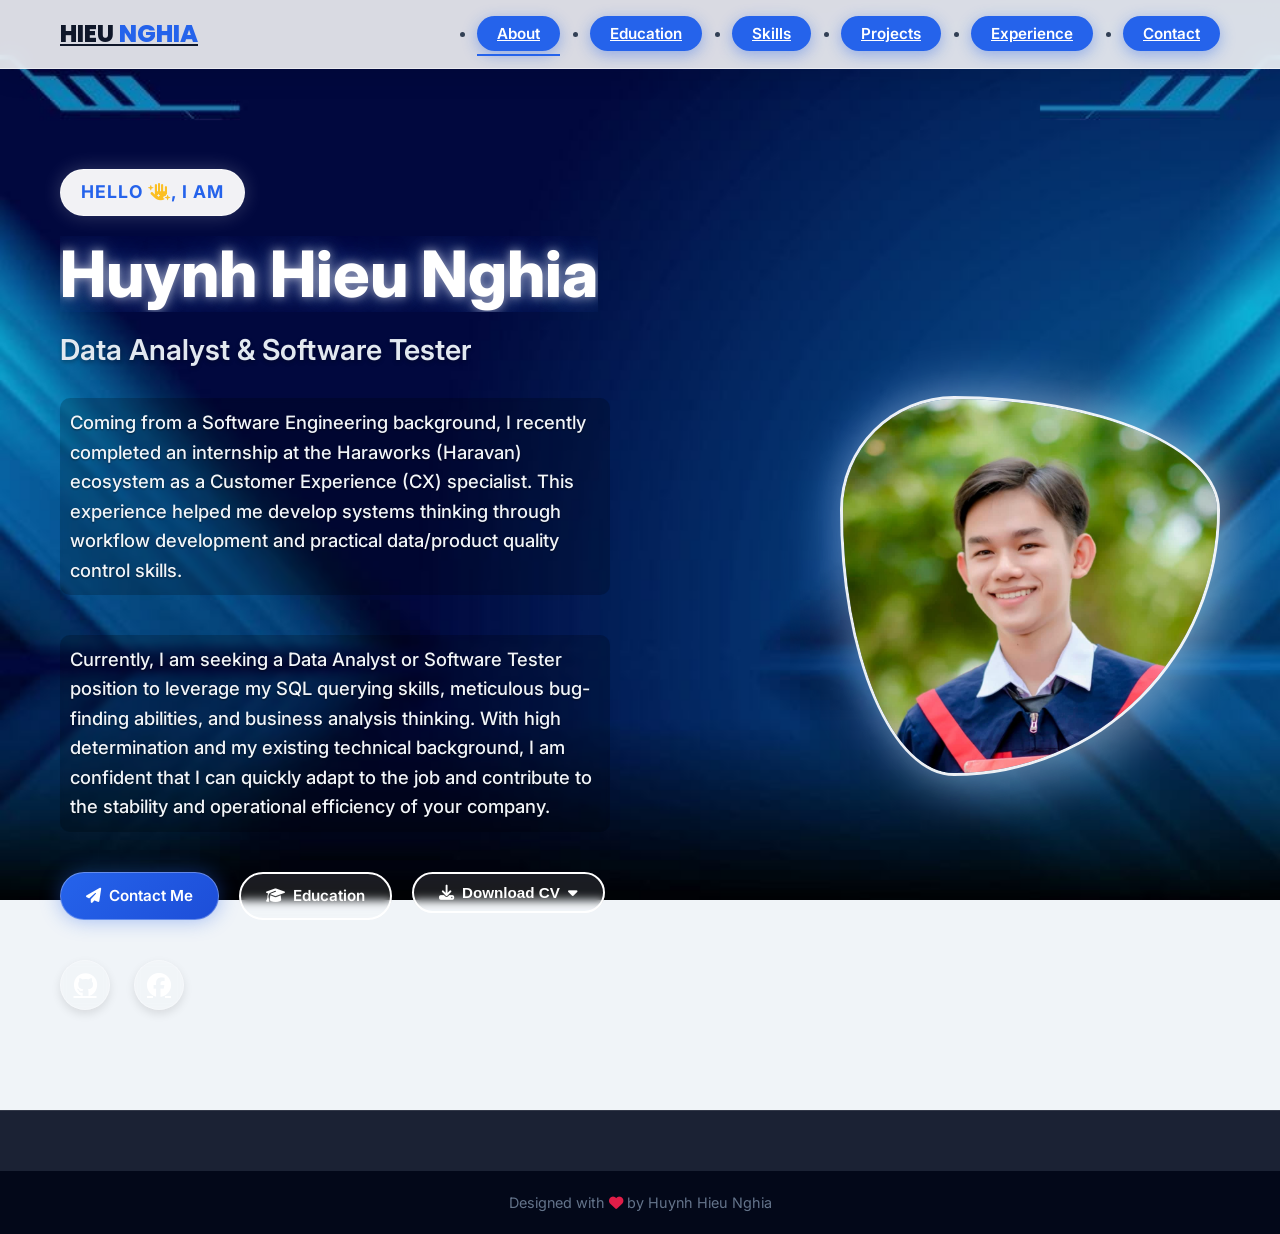
==== index.html @ 4368b4b0 "Update 22" ====
<!DOCTYPE html>
<html lang="en">
<head>
    <meta charset="UTF-8">
    <meta name="viewport" content="width=device-width, initial-scale=1.0">
    <title>Home | Huynh Hieu Nghia</title>
    <link href="https://fonts.googleapis.com/css2?family=Inter:wght@400;600&family=Poppins:wght@600;700&display=swap" rel="stylesheet">
    <link rel="stylesheet" href="https://cdnjs.cloudflare.com/ajax/libs/font-awesome/6.4.0/css/all.min.css">
    
    <link rel="stylesheet" href="global.css">
    <link rel="stylesheet" href="home.css">
</head>
<body class="global-bg">

    <header>
        <div class="container">
            <a href="index.html" class="logo">HIEU<span> NGHIA</span></a>
            <nav>
                <ul class="nav-links nav-buttons">
                    <li><a href="index.html" class="btn-nav active">About</a></li>
                    <li><a href="education.html" class="btn-nav">Education</a></li>
                    <li><a href="skills.html" class="btn-nav">Skills</a></li>
                    <li><a href="projects.html" class="btn-nav">Projects</a></li>
                    <li><a href="experience.html" class="btn-nav">Experience</a></li>
                    <li><a href="contact.html" class="btn-nav">Contact</a></li>
                </ul>
                <div class="hamburger"><i class="fas fa-bars"></i></div>
            </nav>
        </div>
    </header>

    <section class="hero">
        <div class="container hero-container">
            
            <div class="hero-content">
                <span class="greeting">
                    <span class="greeting-text">
                        Hello <i class="fas fa-hand-sparkles" style="color: #fbbf24;"></i>, I am
                    </span>
                </span>
                
                <h1 class="name"> Huynh Hieu Nghia</h1>
                
                <h2 class="job-title"> Data Analyst & Software Tester</h2>
                
                <p class="description">
                    Coming from a Software Engineering background, I recently completed an internship at the Haraworks (Haravan) ecosystem as a Customer Experience (CX) specialist. This experience helped me develop systems thinking through workflow development and practical data/product quality control skills.
                </p>
                <p class="description"> 
                    Currently, I am seeking a Data Analyst or Software Tester position to leverage my SQL querying skills, meticulous bug-finding abilities, and business analysis thinking. With high determination and my existing technical background, I am confident that I can quickly adapt to the job and contribute to the stability and operational efficiency of your company.
                </p>
                
                <div class="cta-group">
                    <a href="contact.html" class="btn btn-primary">
                        <i class="fas fa-paper-plane"></i> Contact Me
                    </a>

                    <a href="education.html" class="btn btn-outline">
                        <i class="fas fa-graduation-cap"></i> Education
                    </a>
                    
                    <div class="dropdown">
                        <button class="btn btn-outline" onclick="toggleDropdown()">
                            <i class="fas fa-download"></i> Download CV <i class="fas fa-caret-down"></i>
                        </button>
                        
                        <div id="myDropdown" class="dropdown-content">
                            <a href="assets/files/Huynh-Hieu-Nghia.pdf" download>
                                <i class="fas fa-code"></i> Vietnamese
                            </a>
                            
                            <a href="assets/files/Huynh-Hieu-Nghia..pdf" download>
                                <i class="fas fa-chart-line"></i> English 
                            </a>
                        </div>
                    </div>
                </div>

                <div class="social-icons">
                    <a href="https://github.com/huynhhieunghiaa" target="_blank" title="Github">
                        <i class="fab fa-github"></i>
                    </a>

                    <a href="https://www.facebook.com/share/1GPxki3kAz/" target="_blank" title="Facebook">
                        <i class="fab fa-facebook"></i>
                    </a>
                </div>
            </div>

            <div class="hero-image">
                <div class="img-wrapper">
                    <img src="assets/images/canhan.jpg" alt="Huynh Hieu Nghia" onerror="this.src='https://via.placeholder.com/400'">
                </div>
            </div>
        </div>
    </section>

    <footer>
        <div class="footer-bottom">
            <p>Designed with <i class="fas fa-heart" style="color: #e11d48;"></i> by Huynh Hieu Nghia</p>
        </div>
    </footer>

    <script src="script.js"></script>
</body>
</html>
---- global.css ----
/* =========================================
   1. CẤU HÌNH CƠ BẢN & NỀN (GLOBAL)
   ========================================= */
:root {
    --primary-color: #2563eb;       /* Xanh dương đậm */
    --highlight-color: #38bdf8;     /* Xanh ngọc sáng (Dùng làm điểm nhấn thay cam) */
    
    --secondary-color: #64748b;
    --dark-color: #0f172a;
    --text-color: #334155;
    --glass-bg: rgba(255, 255, 255, 0.75);
    --glass-border: rgba(255, 255, 255, 0.5);
    --white: #ffffff;
    --transition: all 0.4s cubic-bezier(0.175, 0.885, 0.32, 1.275);
}

* { margin: 0; padding: 0; box-sizing: border-box; }
html { scroll-behavior: smooth; }

/* Bôi đen văn bản: Màu xanh ngọc */
::selection {
    background: var(--highlight-color);
    color: #fff;
}

body {
    font-family: 'Inter', sans-serif;
    color: var(--text-color);
    line-height: 1.6;
    
    /* Ảnh nền */
    background: url('assets/images/5.jpg') no-repeat center center fixed;
    background-size: cover;
    background-color: #f0f4f8;
}

body { animation: fadeInPage 1s ease-out; }
@keyframes fadeInPage { from { opacity: 0; transform: translateY(20px); } to { opacity: 1; transform: translateY(0); } }

.container { max-width: 1200px; margin: 0 auto; padding: 0 20px; }

/* HEADER */
header {
    background: rgba(255, 255, 255, 0.85);
    padding: 15px 0;
    position: sticky; top: 0; z-index: 1000;
    box-shadow: 0 4px 30px rgba(0, 0, 0, 0.1);
    backdrop-filter: blur(10px);
    -webkit-backdrop-filter: blur(10px);
    border-bottom: 1px solid var(--glass-border);
}

header .container { display: flex; justify-content: space-between; align-items: center; }
.logo { font-size: 1.5rem; font-weight: 800; color: var(--dark-color); font-family: 'Poppins', sans-serif; }
.logo span { color: var(--primary-color); }

.nav-links { display: flex; align-items: center; gap: 30px; }
.nav-links a { font-weight: 600; font-size: 0.95rem; transition: var(--transition); position: relative; }
.nav-links a:hover, .nav-links a.active { color: var(--primary-color); }
.nav-links a.active::after {
    content: ''; position: absolute; width: 100%; height: 2px;
    bottom: -5px; left: 0; background-color: var(--primary-color);
}

.btn-nav { padding: 8px 20px; background: var(--primary-color); color: var(--white) !important; border-radius: 50px; box-shadow: 0 4px 15px rgba(37, 99, 235, 0.4); }
.btn-nav:hover { transform: translateY(-3px); }

/* FOOTER */
footer { 
    background: rgba(15, 23, 42, 0.95);
    color: #cbd5e1; padding-top: 60px; 
    backdrop-filter: blur(10px);
    border-top: 1px solid rgba(255,255,255,0.1);
}
.footer-content { display: flex; justify-content: space-between; margin-bottom: 40px; flex-wrap: wrap; gap: 40px; }
.footer-left h3 { color: var(--white); font-size: 1.8rem; margin-bottom: 15px; }
.footer-left p { max-width: 400px; color: var(--secondary-color); }
.contact-item { display: flex; align-items: center; gap: 15px; margin-bottom: 15px; font-size: 1rem; }
.contact-item i { color: var(--primary-color); }
.contact-item a:hover { color: var(--white); }
.footer-bottom { background: rgba(2, 6, 23, 0.9); text-align: center; padding: 20px; font-size: 0.9rem; color: var(--secondary-color); }
.hamburger { display: none; font-size: 1.5rem; cursor: pointer; color: var(--dark-color); }

/* Responsive giữ nguyên */
@media (max-width: 768px) {
    .hamburger { display: block; z-index: 1001; }
    .nav-links {
        position: fixed; right: 0; top: 0; height: 100vh; width: 70%;
        background-color: rgba(255, 255, 255, 0.95);
        backdrop-filter: blur(15px);
        display: flex; flex-direction: column;
        align-items: center; justify-content: center;
        transform: translateX(100%); transition: transform 0.4s ease-in-out;
        box-shadow: -5px 0 15px rgba(0,0,0,0.1); z-index: 1000;
    }
    .nav-links.active { transform: translateX(0%); }
    .nav-links li { margin: 15px 0; }
    .footer-content { flex-direction: column; text-align: center; }
    .footer-right { display: flex; flex-direction: column; align-items: center; }
}

.btn { padding: 12px 30px; border-radius: 8px; font-weight: 600; cursor: pointer; transition: var(--transition); display: inline-flex; align-items: center; gap: 8px; border: none; font-size: 1rem;}

/* --- NÚT BẤM (CẬP NHẬT GIAO DIỆN BO TRÒN) --- */
.btn { 
    padding: 10px 25px; 
    border-radius: 50px; /* Bo tròn giống nút trên menu */
    font-weight: 600; 
    cursor: pointer; 
    transition: var(--transition); 
    display: inline-flex; 
    align-items: center; 
    justify-content: center;
    gap: 8px; 
    font-size: 0.95rem;
    text-decoration: none; /* Đảm bảo thẻ a không bị gạch chân */
}

/* 1. Nút Chính (Màu xanh - Giống nút Liên Hệ) */
.btn-primary { 
    background: var(--primary-color);
    color: var(--white); 
    border: none;
    box-shadow: 0 4px 15px rgba(37, 99, 235, 0.4); 
}

.btn-primary:hover { 
    transform: translateY(-3px); 
    box-shadow: 0 8px 25px rgba(37, 99, 235, 0.5); 
    background: #1d4ed8; /* Màu đậm hơn khi di chuột */
}

/* 2. Nút Phụ (Viền - Dùng cho nút Tải CV) */
.btn-outline {
    background: transparent;
    border: 2px solid var(--primary-color);
    color: var(--primary-color);
    box-shadow: none;
}

.btn-outline:hover {
    background: var(--primary-color);
    color: var(--white);
    transform: translateY(-3px);
    box-shadow: 0 4px 15px rgba(37, 99, 235, 0.3);
}

/* --- HIỆU ỨNG TIÊU ĐỀ (METALLIC SHINE - BẠC XANH) --- */
.section-title { 
    text-align: center; 
    font-size: 2.5rem;
    margin-bottom: 20px; 
    position: relative; 
    font-weight: 800;
    text-transform: uppercase;
    
    /* --- PHẦN CHỈNH SỬA --- */
    background: linear-gradient(
        to right,
        #ffffff 0%,           /* Bắt đầu bằng màu Trắng */
        var(--primary-color) 50%, /* Giữa là màu Xanh (Hiệu ứng bóng) */
        #ffffff 100%          /* Kết thúc bằng màu Trắng */
    );
    /* ----------------------- */

    background-size: 200% auto;
    background-clip: text;
    -webkit-background-clip: text;
    -webkit-text-fill-color: transparent;
    
    /* Giữ nguyên animation cũ */
    animation: shineTextGlobal 3s linear infinite;
}

.section-title::after { 
    content: ''; display: block; width: 80px; height: 4px; 
    background: var(--primary-color); margin: 15px auto 0; 
    border-radius: 2px; 
    box-shadow: 0 0 10px var(--primary-color);
}

@keyframes shineTextGlobal { to { background-position: 200% center; } }

/* --- THANH CUỘN: MÀU XANH NHẠT --- */
::-webkit-scrollbar { width: 10px; }
::-webkit-scrollbar-track { background: #f1f1f1; }
::-webkit-scrollbar-thumb {
    background: #94a3b8; /* Xám xanh */
    border-radius: 5px;
}
::-webkit-scrollbar-thumb:hover { background: var(--primary-color); }
---- home.css ----
/* --- HERO SECTION --- */
.hero { padding: 100px 0; display: flex; align-items: center; min-height: 90vh; overflow: hidden; }
.hero-container { display: flex; align-items: center; justify-content: space-between; width: 100%; position: relative; z-index: 1; }
.hero-content { flex: 1; padding-right: 50px; }

/* 1. GREETING */
.greeting {
    font-size: 1.1rem; font-weight: 700; color: var(--primary-color);
    background: rgba(255, 255, 255, 0.95);
    padding: 8px 20px; border-radius: 30px;
    display: inline-block; margin-bottom: 20px;
    box-shadow: 0 0 20px rgba(255, 255, 255, 0.2);
    border: 1px solid rgba(255, 255, 255, 0.5);
    text-transform: uppercase; letter-spacing: 1px;
    animation: pulseGlow 2s infinite; 
}

@keyframes pulseGlow {
    0% { box-shadow: 0 0 0 0 rgba(37, 99, 235, 0.4); }
    70% { box-shadow: 0 0 0 10px rgba(37, 99, 235, 0); }
    100% { box-shadow: 0 0 0 0 rgba(37, 99, 235, 0); }
}

/* --- HIỆU ỨNG GÕ PHÍM CHO DÒNG 'XIN CHÀO' --- */
.greeting-text {
    display: inline-block;
    vertical-align: bottom;
    overflow: hidden;
    
    white-space: nowrap;
    width: 0;
    max-width: fit-content;
    
    /* Animation: 
       - typing: Chạy trong 2.5s, giữ nguyên kết quả (forwards) 
       - blink: Nhấp nháy liên tục (infinite)
    */
    animation: 
        typing 2.5s steps(22) forwards, 
        blink-caret-blue 0.75s step-end infinite;
}

@keyframes blink-caret-blue {
    from, to { border-color: transparent }
    50% { border-color: var(--primary-color); }
}

/* --- 2. NAME: CHẠY SAU (DELAY) & DỪNG LẠI --- */
.name { 
    font-size: 4rem; 
    line-height: 1.2; 
    margin-bottom: 15px; 
    font-weight: 800;
    color: #ffffff;
    
    text-shadow: 
        0 0 10px rgba(255, 255, 255, 0.5),
        0 0 20px rgba(255, 255, 255, 0.3),
        0 0 40px rgba(37, 99, 235, 0.5);

    /* CẤU HÌNH KHUNG */
    display: inline-block;
    vertical-align: bottom;
    overflow: hidden; 
    
    /* Ẩn con trỏ lúc đầu (transparent) */
    border-right: 4px solid transparent; 
    
    white-space: nowrap; 
    width: 0; 
    max-width: fit-content;
    transform: none !important; 
    
    /* Animation:
       - typing: Chờ 2.5s -> Chạy trong 2s -> Dừng lại (forwards)
       - blink: Chờ 2.5s -> Nhấp nháy liên tục
    */
    animation: 
        typing 2s steps(16) 2.5s forwards, 
        blink-caret 0.75s step-end 2.5s infinite;
}

/* QUY TRÌNH GÕ ĐƠN GIẢN (0 -> 100%) */
@keyframes typing {
    from { width: 0; }
    to { width: 100%; }
}

/* Responsive */
@media (max-width: 768px) {
    .name { 
        font-size: 2.2rem; 
        white-space: nowrap; 
    }
}

/* 3. JOB TITLE */
.job-title { 
    font-size: 1.8rem; color: #e2e8f0; margin-bottom: 25px; font-weight: 600;
    display: inline-block; position: relative;
    text-shadow: 0 2px 4px rgba(0,0,0,0.3);
}

/* 4. DESCRIPTION */
.description { 
    font-size: 1.15rem; margin-bottom: 40px; max-width: 550px; font-weight: 500;
    color: #f1f5f9;
    text-shadow: 0 1px 2px rgba(0,0,0,0.5);
    background: rgba(0, 0, 0, 0.2); padding: 10px; border-radius: 10px;
    backdrop-filter: blur(2px);
}

/* BUTTONS */
.cta-group { display: flex; gap: 20px; margin-bottom: 40px; flex-wrap: wrap; }

.btn-primary {
    background: linear-gradient(135deg, var(--primary-color), #1d4ed8);
    color: var(--white);
    box-shadow: 0 0 20px rgba(37, 99, 235, 0.4);
    border: 1px solid rgba(255,255,255,0.3);
}
.btn-primary:hover {
    box-shadow: 0 0 30px rgba(37, 99, 235, 0.7);
    transform: translateY(-5px) scale(1.05);
}

.btn-outline { 
    border: 2px solid #ffffff; color: #ffffff; 
    background: rgba(255,255,255,0.1); backdrop-filter: blur(5px);
}
.btn-outline:hover { 
    background: #ffffff; color: var(--primary-color); 
    transform: translateY(-5px); box-shadow: 0 0 20px rgba(255, 255, 255, 0.4);
}

/* Dropdown */
.dropdown { position: relative; display: inline-block; }
.dropdown-content {
    display: none; position: absolute; 
    background: rgba(255, 255, 255, 0.95); backdrop-filter: blur(20px);
    min-width: 240px; box-shadow: 0 20px 60px rgba(0,0,0,0.3);
    border-radius: 16px; z-index: 100; top: 125%; left: 0; overflow: hidden;
}
.dropdown-content a { 
    color: var(--dark-color); padding: 15px 25px; display: block; 
    font-size: 1rem; transition: 0.3s; font-weight: 500;
}
.dropdown-content a:hover { 
    background: linear-gradient(90deg, #eff6ff, #ffffff); 
    color: var(--primary-color); padding-left: 35px; 
}
.show { display: block; animation: fadeInDropdown 0.4s cubic-bezier(0.34, 1.56, 0.64, 1); }

@keyframes fadeInDropdown {
    from { opacity: 0; transform: translateY(20px) scale(0.95); }
    to { opacity: 1; transform: translateY(0) scale(1); }
}

/* HERO IMAGE */
.hero-image { flex: 1; display: flex; justify-content: flex-end; position: relative; }
.img-wrapper { position: relative; z-index: 2; }

.img-wrapper::before {
    content: ''; position: absolute;
    top: -20px; left: -20px; right: -20px; bottom: -20px;
    border-radius: 35% 65% 65% 35% / 35% 35% 65% 65%;
    background: linear-gradient(to right, #60a5fa, #ffffff); 
    opacity: 0.3; z-index: -1; filter: blur(20px);
    animation: rotateGradient 8s linear infinite;
}

.img-wrapper img {
    width: 380px; height: 380px; object-fit: cover;
    border-radius: 30% 70% 70% 30% / 30% 30% 70% 70%;
    border: 3px solid rgba(255, 255, 255, 0.9);
    box-shadow: 0 0 30px rgba(255, 255, 255, 0.2), inset 0 0 0 5px rgba(255,255,255,0.2);
    animation: float 6s ease-in-out infinite;
    background: rgba(255,255,255,0.1); backdrop-filter: blur(5px);
}

@keyframes float { 
    0% { transform: translateY(0px) rotate(0deg); border-radius: 30% 70% 70% 30% / 30% 30% 70% 70%; } 
    50% { transform: translateY(-25px) rotate(2deg); border-radius: 50% 50% 50% 50% / 50% 50% 50% 50%; } 
    100% { transform: translateY(0px) rotate(0deg); border-radius: 30% 70% 70% 30% / 30% 30% 70% 70%; } 
}
@keyframes rotateGradient { 0% { transform: rotate(0deg); } 100% { transform: rotate(360deg); } }

/* SOCIAL ICONS */
.social-icons a { 
    font-size: 1.5rem; margin-right: 20px; color: #ffffff; 
    transition: all 0.3s cubic-bezier(0.175, 0.885, 0.32, 1.275);
    width: 50px; height: 50px;
    display: inline-flex; align-items: center; justify-content: center;
    background: rgba(255, 255, 255, 0.1);
    border: 1px solid rgba(255, 255, 255, 0.3);
    border-radius: 50%;
    box-shadow: 0 4px 10px rgba(0,0,0,0.1);
    backdrop-filter: blur(5px);
}
.social-icons a:hover { 
    background: #ffffff; color: var(--primary-color); 
    transform: translateY(-5px) scale(1.1);
    box-shadow: 0 0 20px rgba(255, 255, 255, 0.5);
    border-color: #ffffff;
}

@media (max-width: 768px) {
    .hero-container { flex-direction: column-reverse; text-align: center; }
    .hero-content { padding-right: 0; margin-top: 50px; }
    .hero-image { justify-content: center; width: 100%; }
    .img-wrapper img { width: 300px; height: 300px; }
    .cta-group { justify-content: center; flex-direction: column; align-items: center; width: 100%; }
    .btn, .dropdown, .dropdown button { width: 100%; max-width: 320px; justify-content: center; }
    .name { font-size: 2.8rem; }
    .dropdown-content { position: relative; top: 10px; width: 100%; box-shadow: none; border: 1px dashed var(--primary-color); background: #fff; }
}
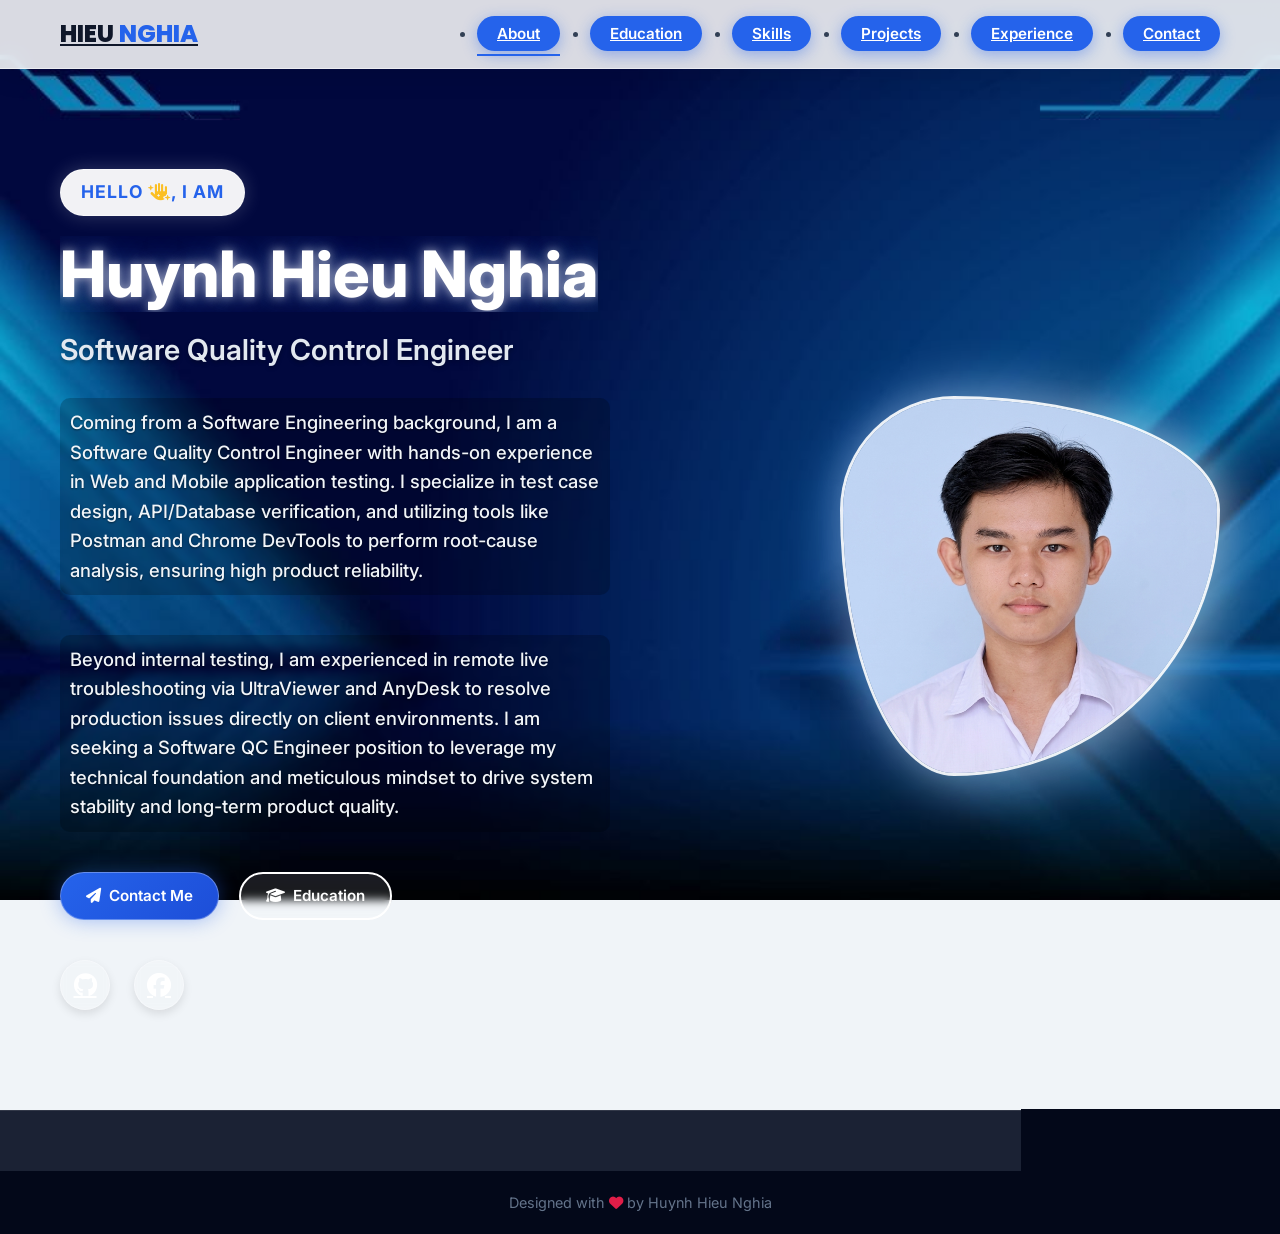
==== commit dcd0fd9e: "Update portfolio CV content and CSS styling" ====
--- a/index.html
+++ b/index.html
@@ -41,13 +41,13 @@
                 
                 <h1 class="name"> Huynh Hieu Nghia</h1>
                 
-                <h2 class="job-title"> Data Analyst & Software Tester</h2>
+                <h2 class="job-title"> Software Quality Control Engineer</h2>
                 
                 <p class="description">
-                    Coming from a Software Engineering background, I recently completed an internship at the Haraworks (Haravan) ecosystem as a Customer Experience (CX) specialist. This experience helped me develop systems thinking through workflow development and practical data/product quality control skills.
+                    Coming from a Software Engineering background, I am a Software Quality Control Engineer with hands-on experience in Web and Mobile application testing. I specialize in test case design, API/Database verification, and utilizing tools like Postman and Chrome DevTools to perform root-cause analysis, ensuring high product reliability.
                 </p>
                 <p class="description"> 
-                    Currently, I am seeking a Data Analyst or Software Tester position to leverage my SQL querying skills, meticulous bug-finding abilities, and business analysis thinking. With high determination and my existing technical background, I am confident that I can quickly adapt to the job and contribute to the stability and operational efficiency of your company.
+                    Beyond internal testing, I am experienced in remote live troubleshooting via UltraViewer and AnyDesk to resolve production issues directly on client environments. I am seeking a Software QC Engineer position to leverage my technical foundation and meticulous mindset to drive system stability and long-term product quality.
                 </p>
                 
                 <div class="cta-group">
@@ -59,21 +59,6 @@
                         <i class="fas fa-graduation-cap"></i> Education
                     </a>
                     
-                    <div class="dropdown">
-                        <button class="btn btn-outline" onclick="toggleDropdown()">
-                            <i class="fas fa-download"></i> Download CV <i class="fas fa-caret-down"></i>
-                        </button>
-                        
-                        <div id="myDropdown" class="dropdown-content">
-                            <a href="assets/files/Huynh-Hieu-Nghia.pdf" download>
-                                <i class="fas fa-code"></i> Vietnamese
-                            </a>
-                            
-                            <a href="assets/files/Huynh-Hieu-Nghia..pdf" download>
-                                <i class="fas fa-chart-line"></i> English 
-                            </a>
-                        </div>
-                    </div>
                 </div>
 
                 <div class="social-icons">
@@ -89,7 +74,7 @@
 
             <div class="hero-image">
                 <div class="img-wrapper">
-                    <img src="assets/images/canhan.jpg" alt="Huynh Hieu Nghia" onerror="this.src='https://via.placeholder.com/400'">
+                    <img src="assets/images/canhan.png" alt="Huynh Hieu Nghia" onerror="this.src='https://via.placeholder.com/400'">
                 </div>
             </div>
         </div>
